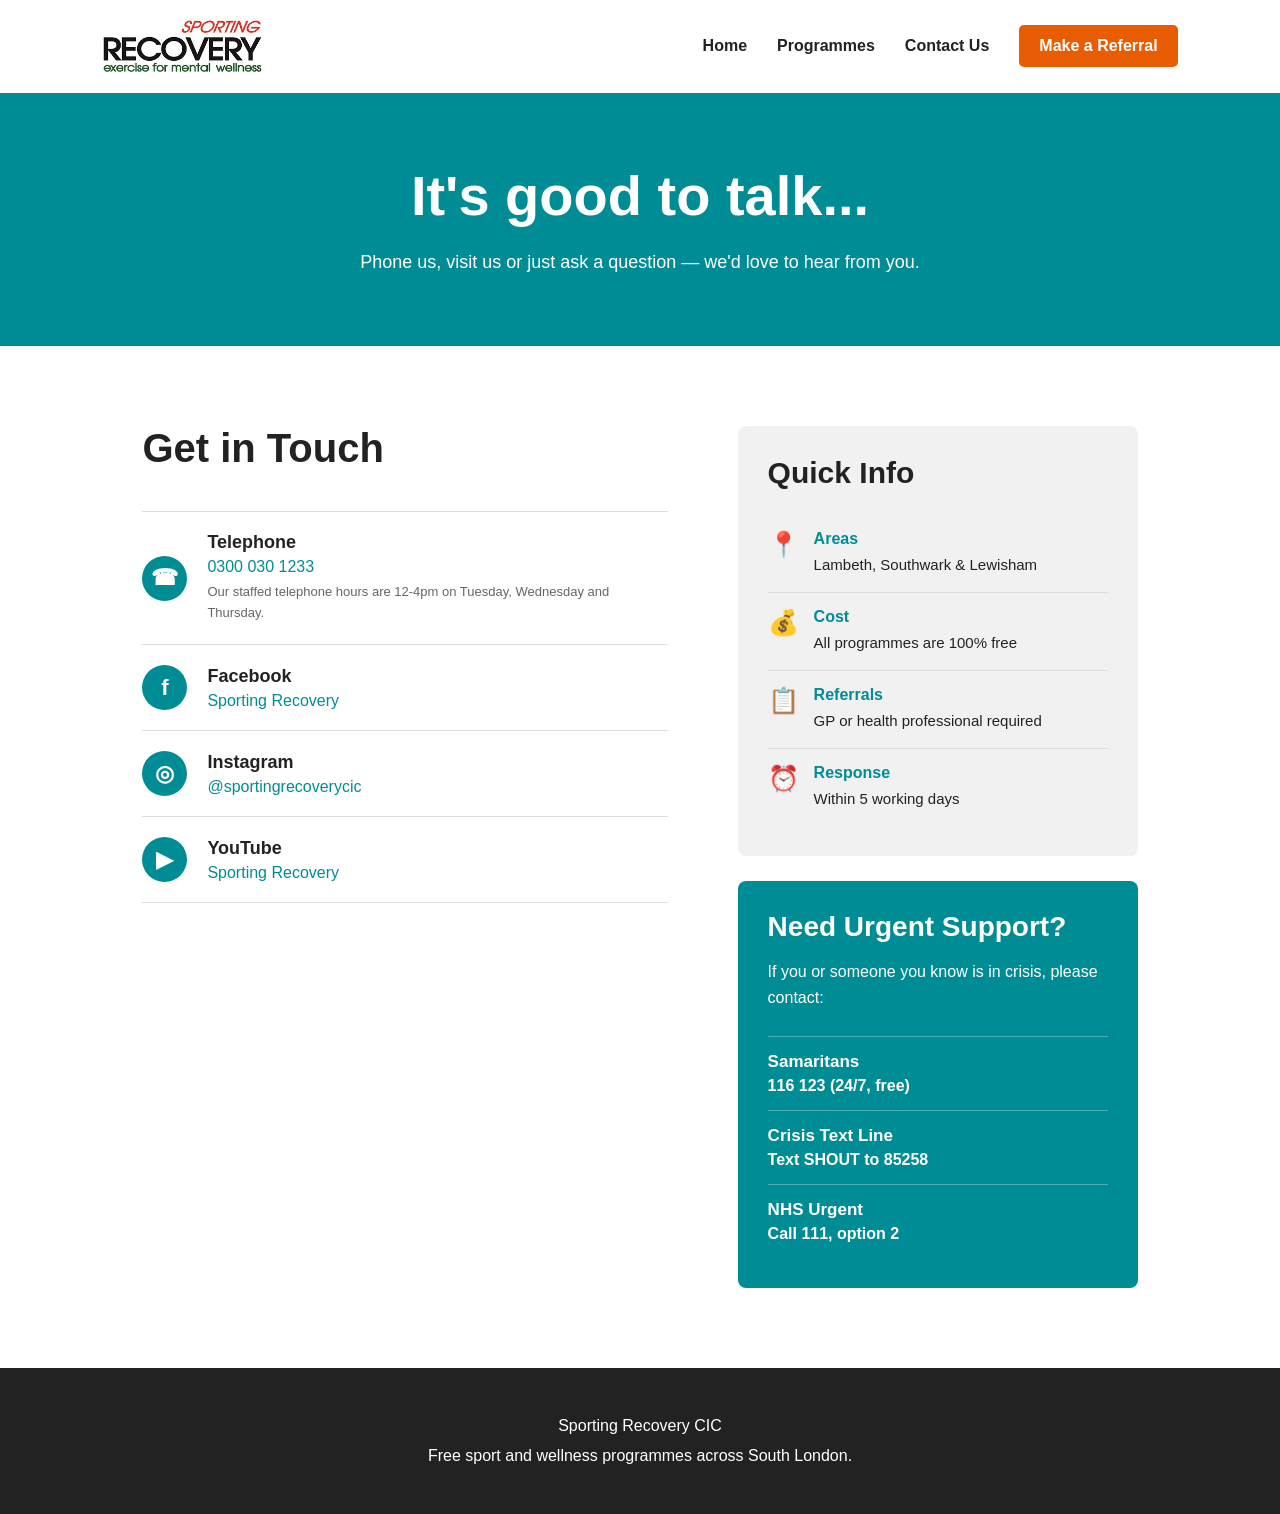
==== pages/contact.html @ 18f819c1 "Add contact us page and relevant styling" ====
<!DOCTYPE html>

<html lang="en">

<head>
    <meta charset="UTF-8">
    <meta name="viewport" content="width=device-width, initial-scale=1.0">
    <title>Contact Us - Sporting Recovery</title>
    <link rel="stylesheet" href="../styles.css">
</head>

<body>

<!-- Header -->

<header>

    <a class="logo-link" href="../index.html">
        <img src="../images/sr-logo.jpg" alt="Sporting Recovery Logo">
    </a>

    <nav>

        <a class="nav-link" href="../index.html">
            Home
        </a>

        <a class="nav-link" href="./programmes.html">
            Programmes
        </a>

        <a class="nav-link" href="./contact.html">
            Contact Us
        </a>

        <a class="header-button" href="./makereferral.html">
            Make a Referral
        </a>

    </nav>

</header>


<main>

    <!-- Contact Introduction -->

    <section class="contact-intro">

        <h1>
            It's good to talk...
        </h1>

        <p>
            Phone us, visit us or just ask a question — we'd love to
            hear from you.
        </p>

    </section>


    <!-- Contact Information -->

    <section class="contact-section">

        <!-- Left Side -->

        <div class="contact-details">

            <h2>
                Get in Touch
            </h2>


            <!-- Telephone -->

            <div class="contact-item">

                <div class="contact-icon">
                    ☎
                </div>

                <div>
                    <h3>Telephone</h3>

                    <a href="tel:03000301233">
                        0300 030 1233
                    </a>

                    <p class="contact-note">
                        Our staffed telephone hours are 12-4pm on Tuesday, Wednesday and Thursday.
                    </p>
                </div>

            </div>


            <!-- Facebook -->

            <div class="contact-item">

                <div class="contact-icon">
                    f
                </div>

                <div>
                    <h3>Facebook</h3>

                    <a
                        href="https://www.facebook.com/sportingrecovery/"
                        target="_blank"
                        rel="noopener noreferrer"
                    >
                        Sporting Recovery
                    </a>
                </div>

            </div>


            <!-- Instagram -->

            <div class="contact-item">

                <div class="contact-icon">
                    ◎
                </div>

                <div>
                    <h3>Instagram</h3>

                    <a
                        href="https://www.instagram.com/sportingrecoverycic/"
                        target="_blank"
                        rel="noopener noreferrer"
                    >
                        @sportingrecoverycic
                    </a>
                </div>

            </div>


            <!-- YouTube -->

            <div class="contact-item">

                <div class="contact-icon">
                    ▶
                </div>

                <div>
                    <h3>YouTube</h3>

                    <a
                        href="https://www.youtube.com/@sportingrecovery2006"
                        target="_blank"
                        rel="noopener noreferrer"
                    >
                        Sporting Recovery
                    </a>
                </div>

            </div>

        </div>


        <!-- Right Side -->

        <div class="contact-sidebar">


            <!-- Quick Info -->

            <div class="quick-info">

                <h2>
                    Quick Info
                </h2>


                <div class="quick-info-item">

                    <span>📍</span>

                    <div>
                        <h3>Areas</h3>
                        <p>
                            Lambeth, Southwark &amp; Lewisham
                        </p>
                    </div>

                </div>


                <div class="quick-info-item">

                    <span>💰</span>

                    <div>
                        <h3>Cost</h3>
                        <p>
                            All programmes are 100% free
                        </p>
                    </div>

                </div>


                <div class="quick-info-item">

                    <span>📋</span>

                    <div>
                        <h3>Referrals</h3>
                        <p>
                            GP or health professional required
                        </p>
                    </div>

                </div>


                <div class="quick-info-item">

                    <span>⏰</span>

                    <div>
                        <h3>Response</h3>
                        <p>
                            Within 5 working days
                        </p>
                    </div>

                </div>

            </div>


            <!-- Urgent Support -->

            <div class="urgent-support">

                <h2>
                    Need Urgent Support?
                </h2>

                <p>
                    If you or someone you know is in crisis, please
                    contact:
                </p>


                <div class="support-contact">

                    <h3>
                        Samaritans
                    </h3>

                    <strong>
                        116 123 (24/7, free)
                    </strong>

                </div>


                <div class="support-contact">

                    <h3>
                        Crisis Text Line
                    </h3>

                    <strong>
                        Text SHOUT to 85258
                    </strong>

                </div>


                <div class="support-contact">

                    <h3>
                        NHS Urgent
                    </h3>

                    <strong>
                        Call 111, option 2
                    </strong>

                </div>

            </div>

        </div>

    </section>

</main>


<!-- Footer -->

<footer>

    <p>
        Sporting Recovery CIC
    </p>

    <p>
        Free sport and wellness programmes across South London.
    </p>

</footer>


</body>

</html>
---- styles.css ----
/* ------------------------------
General
------------------------------ */

* {
  box-sizing: border-box;
  }

body {
margin: 0;
font-family: Arial, sans-serif;
color: #222;
background: white;
}

h1,
h2,
h3 {
margin-top: 0;
}

p {
line-height: 1.6;
}

/* ------------------------------
Header
------------------------------ */

header {
display: flex;
align-items: center;
justify-content: space-between;
padding: 20px 8%;
}

/* Logo */

.logo-link {
border: none;
outline: none;
background: none;
text-decoration: none;
}

.logo-link:hover,
.logo-link:focus {
border: none;
outline: none;
background: none;
}

header img {
width: 160px;
display: block;
}

.header-button {
background: #e85d04;
color: white;
text-decoration: none;
padding: 12px 20px;
border-radius: 5px;
font-weight: bold;
}

.header-button:hover {
background: #c94f03;
}

/* ------------------------------
General Buttons
------------------------------ */

.button {
display: inline-block;
margin-top: 20px;
padding: 14px 25px;
background: #e85d04;
color: white;
text-decoration: none;
font-weight: bold;
border-radius: 5px;
}

.button:hover {
background: #c94f03;
}

/* ------------------------------
Hero
------------------------------ */

.hero {
display: flex;
align-items: center;
gap: 60px;
background: #f1f1f1;
padding: 80px 8%;
}

.hero-text {
flex: 1;
}

.tagline {
font-weight: bold;
color: #e85d04;
text-transform: uppercase;
letter-spacing: 1px;
}

.hero h1 {
font-size: 60px;
line-height: 1;
max-width: 700px;
margin: 20px 0;
}

.hero-text > p:not(.tagline) {
font-size: 19px;
max-width: 650px;
}

.hero-video {
flex: 1;
}

.hero-video video {
width: 100%;
aspect-ratio: 16 / 9;
border-radius: 8px;
}

/* ------------------------------
Who We Are
------------------------------ */

.about {
padding: 80px 8%;
}

.about > h2 {
font-size: 40px;
margin-bottom: 20px;
}

.about-intro {
max-width: 900px;
font-size: 18px;
margin-bottom: 50px;
}

.about-columns {
display: flex;
gap: 60px;
}

.about-block {
flex: 1;
}

.about-block h3 {
font-size: 18px;
color: #008c95;
letter-spacing: 1px;
margin-top: 0;
}

.about-block p {
font-size: 17px;
}

/* ------------------------------
Our Impact
------------------------------ */

.impact {
background: #008c95;
color: white;
padding: 70px 8%;
}

.section-heading {
text-align: center;
margin-bottom: 50px;
}

.section-heading h2 {
font-size: 42px;
margin-bottom: 10px;
}

.section-heading p {
font-size: 18px;
margin: 0;
}

.stats {
display: flex;
justify-content: space-between;
text-align: center;
gap: 30px;
}

.stat {
flex: 1;
}

.stat strong {
display: block;
font-size: 48px;
line-height: 1;
margin-bottom: 10px;
}

.stat span {
font-size: 17px;
}

/* ------------------------------
Our Programmes
------------------------------ */

.programmes {
padding: 80px 8%;
}

.programme-container {
display: grid;
grid-template-columns: repeat(4, 1fr);
gap: 25px;
}

.programme-card {
border: 1px solid #ddd;
border-radius: 8px;
padding: 25px;
display: flex;
flex-direction: column;
}

.programme-icon {
font-size: 40px;
margin-bottom: 15px;
}

.borough {
color: #008c95;
font-weight: bold;
text-transform: uppercase;
font-size: 14px;
margin: 0 0 8px;
}

.programme-card h3 {
font-size: 24px;
margin-bottom: 10px;
}

.programme-card > p:not(.borough) {
font-size: 15px;
}

.programme-detail {
font-size: 14px !important;
margin: 8px 0;
}

.programme-button {
margin-top: auto;
padding: 12px;
text-align: center;
background: #e85d04;
color: white;
text-decoration: none;
font-weight: bold;
border-radius: 5px;
}

.programme-button:hover {
background: #c94f03;
}

.view-programmes {
display: block;
width: fit-content;
margin: 45px auto 0;
padding: 14px 30px;
background: #008c95;
color: white;
text-decoration: none;
font-weight: bold;
border-radius: 5px;
}

.view-programmes:hover {
background: #006f76;
}

/* ------------------------------
Footer
------------------------------ */

footer {
background: #222;
color: white;
text-align: center;
padding: 40px 8%;
}

footer p {
margin: 5px;
}

/* ------------------------------
Tablet
------------------------------ */

@media (max-width: 900px) {

.hero {
    flex-direction: column;
}

.hero-text,
.hero-video {
    width: 100%;
}

.programme-container {
    grid-template-columns: repeat(2, 1fr);
}

}

/* ------------------------------
Mobile
------------------------------ */

@media (max-width: 600px) {

header {
    padding: 15px 5%;
}

header img {
    width: 120px;
}

.header-button {
    padding: 10px 14px;
    font-size: 14px;
}

.hero {
    padding: 60px 5%;
}

.hero h1 {
    font-size: 42px;
}

.about,
.programmes {
    padding: 60px 5%;
}

.about-columns {
    flex-direction: column;
    gap: 30px;
}

.impact {
    padding: 60px 5%;
}

.stats {
    flex-direction: column;
    gap: 40px;
}

.programme-container {
    grid-template-columns: 1fr;
}

.section-heading h2,
.about > h2 {
    font-size: 34px;
}

}

/* ------------------------------
Referral Page
------------------------------ */

.referral-page {
background: #f1f1f1;
min-height: calc(100vh - 100px);
}

/* Teal Heading Band */

.referral-heading {
background: #008c95;
color: white;
text-align: center;
padding: 70px 8%;
}

.referral-heading .tagline {
color: white;
margin: 0 0 15px;
}

.referral-heading h1 {
font-size: 56px;
margin: 0 0 20px;
}

.referral-intro {
max-width: 650px;
margin: 0 auto;
font-size: 18px;
}

/* Referral Options */

.referral-options {
max-width: 900px;
margin: 0 auto;
padding: 60px 8%;

display: flex;
flex-direction: column;
gap: 20px;

text-align: left;

}

.referral-option {
display: flex;
align-items: center;
justify-content: space-between;
gap: 30px;

padding: 25px 30px;

background: white;
border: 1px solid #ddd;
border-radius: 8px;

color: #222;
text-decoration: none;

transition: transform 0.2s ease, box-shadow 0.2s ease;

}

.referral-option:hover {
transform: translateY(-3px);
box-shadow: 0 5px 15px rgba(0, 0, 0, 0.08);
}

.referral-option-text h2 {
margin: 0 0 8px;
font-size: 24px;
}

.referral-option-text p {
margin: 0;
color: #555;
}

.referral-arrow {
font-size: 30px;
color: #008c95;
flex-shrink: 0;
}

/* Referral Page Mobile */

@media (max-width: 600px) {

.referral-heading {
    padding: 60px 5%;
}

.referral-heading h1 {
    font-size: 42px;
}

.referral-intro {
    font-size: 16px;
}

.referral-options {
    padding: 40px 5%;
}

.referral-option {
    padding: 20px;
}

.referral-option-text h2 {
    font-size: 20px;
}

.referral-option-text p {
    font-size: 14px;
}

.referral-arrow {
    font-size: 24px;
}

}

/* Header Navigation */

header nav {
    display: flex;
    align-items: center;
    gap: 30px;
}

.nav-link {
    color: #222;
    text-decoration: none;
    font-weight: bold;
}

.nav-link:hover {
    color: #008c95;
}

/* ------------------------------
Programmes Page
------------------------------ */

/* Page Introduction */

.programmes-intro {
background: #008c95;
color: white;
text-align: center;
padding: 70px 8%;
}

.programmes-intro h1 {
font-size: 56px;
margin-bottom: 20px;
}

.programmes-intro p {
max-width: 750px;
margin: 0 auto;
font-size: 18px;
}

/* ------------------------------
How to Join
------------------------------ */

.how-to-join {
padding: 80px 8%;
}

.join-steps {
display: grid;
grid-template-columns: repeat(5, 1fr);
gap: 25px;
}

.join-step {
text-align: center;
padding: 25px;
}

.step-icon {
font-size: 40px;
margin-bottom: 15px;
}

.step-number {
color: #008c95;
font-weight: bold;
text-transform: uppercase;
font-size: 14px;
margin: 0 0 10px;
}

.join-step h3 {
font-size: 21px;
margin-bottom: 10px;
}

.join-step p:last-child {
font-size: 15px;
color: #555;
}

/* ------------------------------
Weekly Programmes
------------------------------ */

.weekly-programmes {
background: #f1f1f1;
padding: 80px 8%;
}

.venue-container {
display: grid;
grid-template-columns: repeat(3, 1fr);
gap: 30px;
max-width: 1200px;
margin: 0 auto;
}

.venue-card {
background: white;
padding: 30px;
border-radius: 8px;
box-shadow: 0 2px 8px rgba(0, 0, 0, 0.06);
}

.venue-day {
color: #e85d04;
font-size: 20px;
font-weight: bold;
margin: 0 0 5px;
}

.venue-card h3 {
font-size: 30px;
margin-bottom: 15px;
}

.venue-card h4 {
font-size: 17px;
margin-bottom: 5px;
}

.venue-detail {
color: #555;
font-size: 14px;
}

.venue-time {
color: #008c95;
font-size: 18px;
font-weight: bold;
border-bottom: 1px solid #ddd;
padding-bottom: 15px;
margin-bottom: 15px;
}

.session-list p {
font-size: 14px;
margin: 12px 0;
}

.session-list strong {
display: inline-block;
min-width: 65px;
}

/* ------------------------------
Wellness Cafe
------------------------------ */

.wellness-cafe {
display: flex;
gap: 70px;
padding: 80px 8%;
align-items: flex-start;
}

.cafe-text {
flex: 1;
}

.small-heading {
color: #008c95;
font-size: 14px;
font-weight: bold;
letter-spacing: 1px;
text-transform: uppercase;
}

.cafe-text h2 {
font-size: 42px;
margin-bottom: 20px;
}

.cafe-features {
flex: 1;
display: grid;
grid-template-columns: 1fr 1fr;
gap: 20px;
}

.cafe-feature {
display: flex;
gap: 15px;
padding: 20px;
background: #f1f1f1;
border-radius: 8px;
}

.cafe-feature > span {
font-size: 30px;
flex-shrink: 0;
}

.cafe-feature h3 {
margin: 0 0 8px;
font-size: 19px;
}

.cafe-feature p {
margin: 0;
font-size: 14px;
color: #555;
}

/* ------------------------------
Programmes Referral Button
------------------------------ */

.programmes-referral {
text-align: center;
padding: 0 8% 80px;
}

/* ------------------------------
Health Professionals
------------------------------ */

.health-professionals {
background: #e3f4ff;
padding: 80px 8%;
}

.health-professional-content {
display: flex;
gap: 70px;
max-width: 1200px;
margin: 0 auto;
}

.health-professional-main {
flex: 1;
}

.health-professional-main h2 {
font-size: 40px;
margin-bottom: 20px;
}

.professional-list {
margin: 30px 0;
}

.professional-list p {
margin: 12px 0;
font-size: 16px;
}

/* Eligibility Box */

.eligibility-box {
width: 380px;
background: white;
padding: 30px;
border-radius: 8px;
}

.eligibility-item {
padding: 15px 0;
border-bottom: 1px solid #ddd;
}

.eligibility-item:last-child {
border-bottom: none;
}

.eligibility-item h3 {
color: #008c95;
font-size: 16px;
margin-bottom: 5px;
}

.eligibility-item p {
font-size: 15px;
margin: 0;
}

/* ------------------------------
Ready to Join
------------------------------ */

.ready-to-join {
background: #008c95;
color: white;
text-align: center;
padding: 70px 8%;
}

.ready-to-join h2 {
font-size: 42px;
margin-bottom: 15px;
}

.ready-to-join p {
max-width: 650px;
margin: 0 auto 30px;
font-size: 18px;
}

/* Orange button on teal background */

.ready-to-join .button {
background: #e85d04;
}

.ready-to-join .button:hover {
background: #c94f03;
}

/* ------------------------------
Programmes Page Mobile
------------------------------ */

@media (max-width: 900px) {

.join-steps {
    grid-template-columns: repeat(2, 1fr);
}

.venue-container {
    grid-template-columns: 1fr;
}

.wellness-cafe {
    flex-direction: column;
}

.health-professional-content {
    flex-direction: column;
}

.eligibility-box {
    width: 100%;
}

}

@media (max-width: 600px) {

.programmes-intro {
    padding: 60px 5%;
}

.programmes-intro h1 {
    font-size: 42px;
}

.how-to-join,
.weekly-programmes,
.wellness-cafe,
.health-professionals {
    padding: 60px 5%;
}

.join-steps {
    grid-template-columns: 1fr;
}

.join-step {
    padding: 15px;
}

.venue-card {
    padding: 25px;
}

.cafe-features {
    grid-template-columns: 1fr;
}

.health-professional-main h2 {
    font-size: 34px;
}

.ready-to-join {
    padding: 60px 5%;
}

.ready-to-join h2 {
    font-size: 34px;
}


}

/* ------------------------------
Contact Page
------------------------------ */

/* Contact Introduction */

.contact-intro {
background: #008c95;
color: white;
text-align: center;
padding: 70px 8%;
}

.contact-intro h1 {
font-size: 56px;
margin: 0 0 20px;
}

.contact-intro p {
max-width: 700px;
margin: 0 auto;
font-size: 18px;
}

/* ------------------------------
Contact Section
------------------------------ */

.contact-section {
display: flex;
gap: 70px;
padding: 80px 8%;
max-width: 1200px;
margin: 0 auto;
}

/* Left Side */

.contact-details {
flex: 1;
}

.contact-details > h2 {
font-size: 40px;
margin-bottom: 40px;
}

.contact-item {
display: flex;
align-items: center;
gap: 20px;

padding: 20px 0;
border-bottom: 1px solid #ddd;

}

.contact-item:first-of-type {
border-top: 1px solid #ddd;
}

.contact-icon {
width: 45px;
height: 45px;

display: flex;
align-items: center;
justify-content: center;

background: #008c95;
color: white;

border-radius: 50%;

font-size: 22px;
font-weight: bold;
flex-shrink: 0;

}

.contact-item h3 {
margin: 0 0 5px;
font-size: 18px;
}

.contact-item a {
color: #008c95;
text-decoration: none;
font-size: 16px;
}

.contact-item a:hover {
text-decoration: underline;
}

.contact-note {
    margin: 6px 0 0;
    font-size: 13px;
    color: #666;
}

/* ------------------------------
Contact Sidebar
------------------------------ */

.contact-sidebar {
width: 400px;
}

/* Quick Info */

.quick-info {
background: #f1f1f1;
padding: 30px;
border-radius: 8px;
}

.quick-info h2 {
font-size: 30px;
margin-bottom: 25px;
}

.quick-info-item {
display: flex;
gap: 15px;
align-items: flex-start;

padding: 15px 0;
border-bottom: 1px solid #ddd;

}

.quick-info-item:last-child {
border-bottom: none;
}

.quick-info-item > span {
font-size: 25px;
flex-shrink: 0;
}

.quick-info-item h3 {
margin: 0 0 5px;
font-size: 16px;
color: #008c95;
}

.quick-info-item p {
margin: 0;
font-size: 15px;
}

/* ------------------------------
Urgent Support
------------------------------ */

.urgent-support {
margin-top: 25px;
padding: 30px;

background: #008c95;
color: white;

border-radius: 8px;

}

.urgent-support h2 {
font-size: 28px;
margin-bottom: 15px;
}

.urgent-support > p {
margin-bottom: 25px;
}

.support-contact {
padding: 15px 0;
border-top: 1px solid rgba(255, 255, 255, 0.3);
}

.support-contact h3 {
margin: 0 0 5px;
font-size: 17px;
}

.support-contact strong {
font-size: 16px;
}

/* ------------------------------
Contact Page Mobile
------------------------------ */

@media (max-width: 900px) {

.contact-section {
    flex-direction: column;
    padding: 60px 8%;
}

.contact-sidebar {
    width: 100%;
}

}

@media (max-width: 600px) {

.contact-intro {
    padding: 60px 5%;
}

.contact-intro h1 {
    font-size: 42px;
}

.contact-section {
    padding: 60px 5%;
}

.contact-details > h2 {
    font-size: 34px;
}

.contact-item {
    gap: 15px;
}

.quick-info,
.urgent-support {
    padding: 25px;
}

}
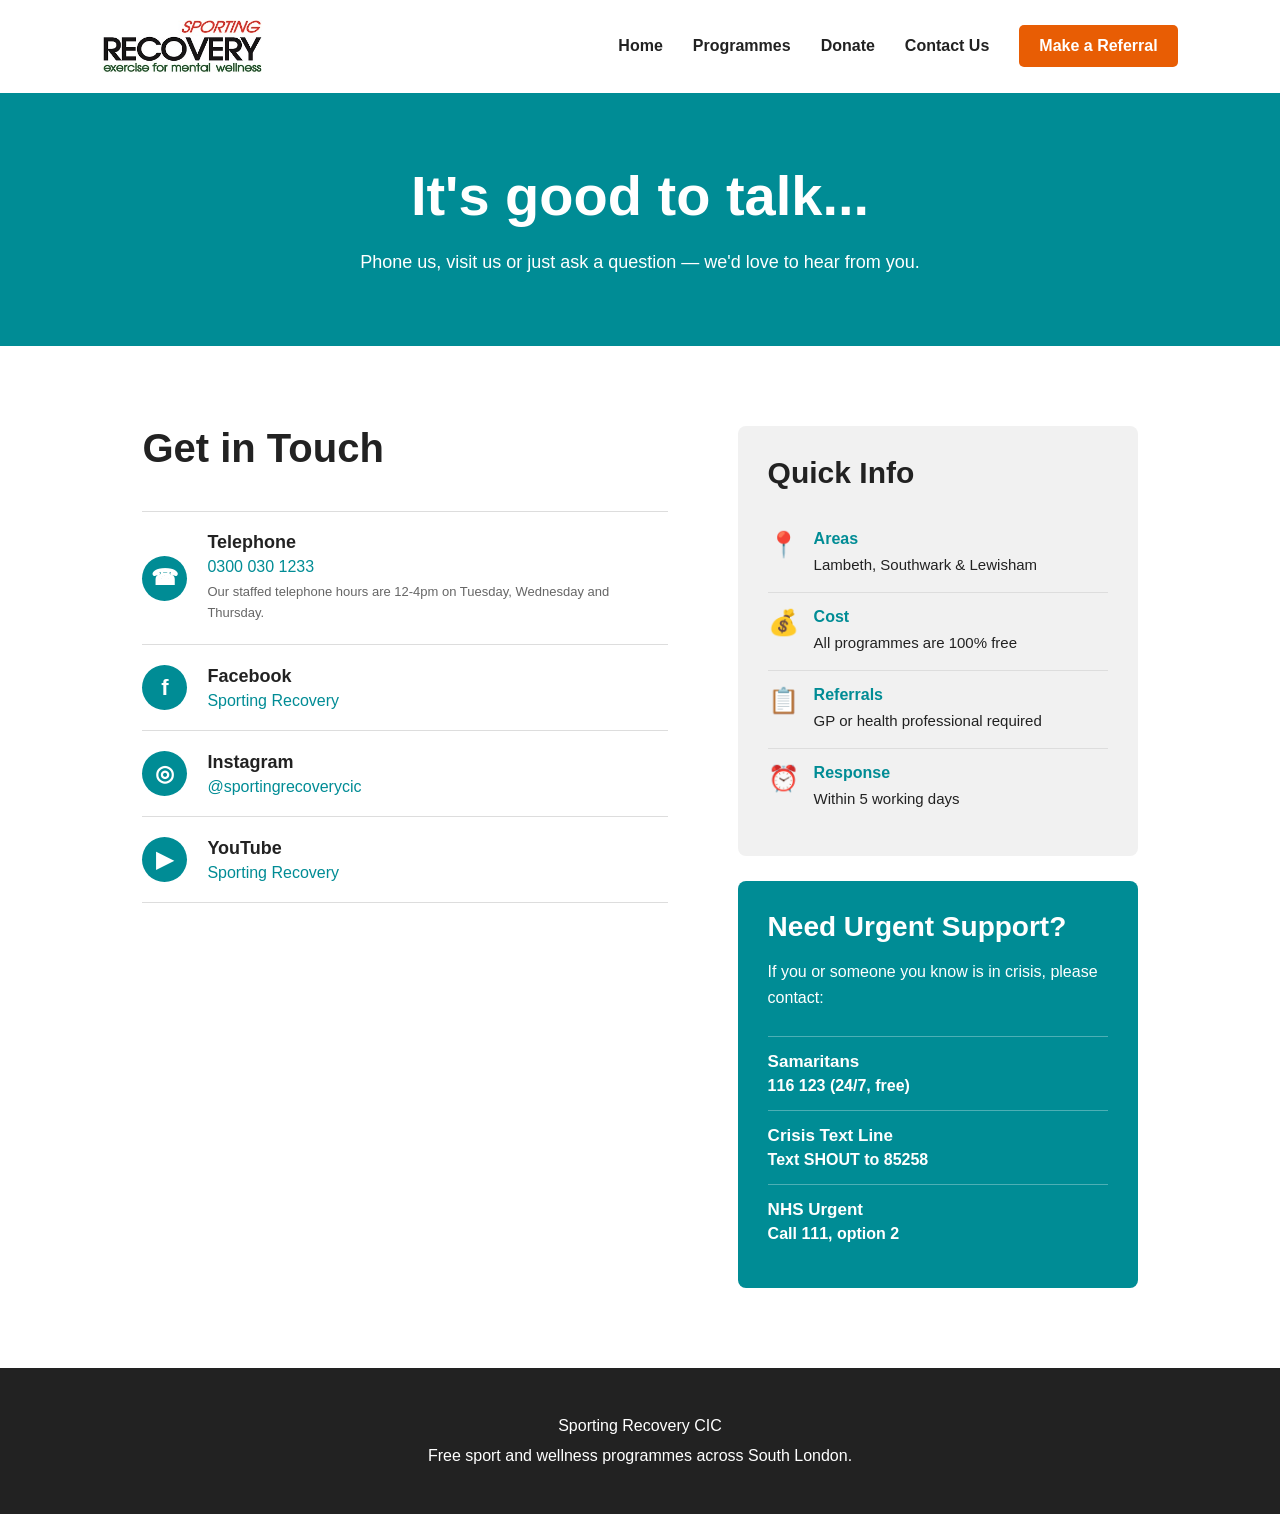
==== commit 2e291ad3: "Added donations page" ====
--- a/pages/contact.html
+++ b/pages/contact.html
@@ -7,6 +7,7 @@
     <meta name="viewport" content="width=device-width, initial-scale=1.0">
     <title>Contact Us - Sporting Recovery</title>
     <link rel="stylesheet" href="../styles.css">
+    <link rel="icon" type="image/png" href="../images/sr_icon.webp">
 </head>
 
 <body>
@@ -27,6 +28,10 @@
 
         <a class="nav-link" href="./programmes.html">
             Programmes
+        </a>
+
+        <a class="nav-link" href="./donate.html">
+            Donate
         </a>
 
         <a class="nav-link" href="./contact.html">
--- a/styles.css
+++ b/styles.css
@@ -1,6 +1,6 @@
-/* ------------------------------
-General
------------------------------- */
+/* ==================================================
+GENERAL
+================================================== */
 
 * {
   box-sizing: border-box;
@@ -23,9 +23,9 @@
 line-height: 1.6;
 }
 
-/* ------------------------------
-Header
------------------------------- */
+/* ==================================================
+HEADER
+================================================== */
 
 header {
 display: flex;
@@ -55,27 +55,31 @@
 display: block;
 }
 
-.header-button {
-background: #e85d04;
-color: white;
+/* Navigation */
+
+header nav {
+display: flex;
+align-items: center;
+gap: 30px;
+}
+
+.nav-link {
+color: #222;
 text-decoration: none;
-padding: 12px 20px;
-border-radius: 5px;
 font-weight: bold;
 }
 
-.header-button:hover {
-background: #c94f03;
-}
-
-/* ------------------------------
-General Buttons
------------------------------- */
-
-.button {
-display: inline-block;
-margin-top: 20px;
-padding: 14px 25px;
+.nav-link:hover {
+color: #008c95;
+}
+
+/* ==================================================
+BUTTONS
+================================================== */
+
+.header-button,
+.button,
+.programme-button {
 background: #e85d04;
 color: white;
 text-decoration: none;
@@ -83,13 +87,32 @@
 border-radius: 5px;
 }
 
-.button:hover {
+.header-button {
+padding: 12px 20px;
+}
+
+.button {
+display: inline-block;
+margin-top: 20px;
+padding: 14px 25px;
+}
+
+.programme-button {
+display: block;
+margin-top: auto;
+padding: 12px;
+text-align: center;
+}
+
+.header-button:hover,
+.button:hover,
+.programme-button:hover {
 background: #c94f03;
 }
 
-/* ------------------------------
-Hero
------------------------------- */
+/* ==================================================
+HOMEPAGE - HERO
+================================================== */
 
 .hero {
 display: flex;
@@ -132,9 +155,9 @@
 border-radius: 8px;
 }
 
-/* ------------------------------
-Who We Are
------------------------------- */
+/* ==================================================
+HOMEPAGE - WHO WE ARE
+================================================== */
 
 .about {
 padding: 80px 8%;
@@ -171,9 +194,9 @@
 font-size: 17px;
 }
 
-/* ------------------------------
-Our Impact
------------------------------- */
+/* ==================================================
+HOMEPAGE - OUR IMPACT
+================================================== */
 
 .impact {
 background: #008c95;
@@ -218,9 +241,9 @@
 font-size: 17px;
 }
 
-/* ------------------------------
-Our Programmes
------------------------------- */
+/* ==================================================
+HOMEPAGE - OUR PROGRAMMES
+================================================== */
 
 .programmes {
 padding: 80px 8%;
@@ -233,11 +256,11 @@
 }
 
 .programme-card {
+display: flex;
+flex-direction: column;
+padding: 25px;
 border: 1px solid #ddd;
 border-radius: 8px;
-padding: 25px;
-display: flex;
-flex-direction: column;
 }
 
 .programme-icon {
@@ -265,21 +288,6 @@
 .programme-detail {
 font-size: 14px !important;
 margin: 8px 0;
-}
-
-.programme-button {
-margin-top: auto;
-padding: 12px;
-text-align: center;
-background: #e85d04;
-color: white;
-text-decoration: none;
-font-weight: bold;
-border-radius: 5px;
-}
-
-.programme-button:hover {
-background: #c94f03;
 }
 
 .view-programmes {
@@ -294,13 +302,18 @@
 border-radius: 5px;
 }
 
+.hero-text .view-programmes {
+    display: inline-block;
+    margin: 20px 0 0 10px;
+}
+
 .view-programmes:hover {
 background: #006f76;
 }
 
-/* ------------------------------
-Footer
------------------------------- */
+/* ==================================================
+FOOTER
+================================================== */
 
 footer {
 background: #222;
@@ -313,94 +326,16 @@
 margin: 5px;
 }
 
-/* ------------------------------
-Tablet
------------------------------- */
-
-@media (max-width: 900px) {
-
-.hero {
-    flex-direction: column;
-}
-
-.hero-text,
-.hero-video {
-    width: 100%;
-}
-
-.programme-container {
-    grid-template-columns: repeat(2, 1fr);
-}
-
-}
-
-/* ------------------------------
-Mobile
------------------------------- */
-
-@media (max-width: 600px) {
-
-header {
-    padding: 15px 5%;
-}
-
-header img {
-    width: 120px;
-}
-
-.header-button {
-    padding: 10px 14px;
-    font-size: 14px;
-}
-
-.hero {
-    padding: 60px 5%;
-}
-
-.hero h1 {
-    font-size: 42px;
-}
-
-.about,
-.programmes {
-    padding: 60px 5%;
-}
-
-.about-columns {
-    flex-direction: column;
-    gap: 30px;
-}
-
-.impact {
-    padding: 60px 5%;
-}
-
-.stats {
-    flex-direction: column;
-    gap: 40px;
-}
-
-.programme-container {
-    grid-template-columns: 1fr;
-}
-
-.section-heading h2,
-.about > h2 {
-    font-size: 34px;
-}
-
-}
-
-/* ------------------------------
-Referral Page
------------------------------- */
+/* ==================================================
+REFERRAL PAGE
+================================================== */
 
 .referral-page {
 background: #f1f1f1;
 min-height: calc(100vh - 100px);
 }
 
-/* Teal Heading Band */
+/* Teal heading */
 
 .referral-heading {
 background: #008c95;
@@ -425,19 +360,16 @@
 font-size: 18px;
 }
 
-/* Referral Options */
+/* Referral options */
 
 .referral-options {
 max-width: 900px;
 margin: 0 auto;
 padding: 60px 8%;
-
 display: flex;
 flex-direction: column;
 gap: 20px;
-
 text-align: left;
-
 }
 
 .referral-option {
@@ -445,18 +377,13 @@
 align-items: center;
 justify-content: space-between;
 gap: 30px;
-
 padding: 25px 30px;
-
 background: white;
 border: 1px solid #ddd;
 border-radius: 8px;
-
 color: #222;
 text-decoration: none;
-
 transition: transform 0.2s ease, box-shadow 0.2s ease;
-
 }
 
 .referral-option:hover {
@@ -480,67 +407,11 @@
 flex-shrink: 0;
 }
 
-/* Referral Page Mobile */
-
-@media (max-width: 600px) {
-
-.referral-heading {
-    padding: 60px 5%;
-}
-
-.referral-heading h1 {
-    font-size: 42px;
-}
-
-.referral-intro {
-    font-size: 16px;
-}
-
-.referral-options {
-    padding: 40px 5%;
-}
-
-.referral-option {
-    padding: 20px;
-}
-
-.referral-option-text h2 {
-    font-size: 20px;
-}
-
-.referral-option-text p {
-    font-size: 14px;
-}
-
-.referral-arrow {
-    font-size: 24px;
-}
-
-}
-
-/* Header Navigation */
-
-header nav {
-    display: flex;
-    align-items: center;
-    gap: 30px;
-}
-
-.nav-link {
-    color: #222;
-    text-decoration: none;
-    font-weight: bold;
-}
-
-.nav-link:hover {
-    color: #008c95;
-}
-
-/* ------------------------------
-Programmes Page
------------------------------- */
-
-/* Page Introduction */
+/* ==================================================
+PROGRAMMES PAGE
+================================================== */
+
+/* Page introduction */
 
 .programmes-intro {
 background: #008c95;
@@ -560,9 +431,7 @@
 font-size: 18px;
 }
 
-/* ------------------------------
-How to Join
------------------------------- */
+/* How to join */
 
 .how-to-join {
 padding: 80px 8%;
@@ -602,9 +471,7 @@
 color: #555;
 }
 
-/* ------------------------------
-Weekly Programmes
------------------------------- */
+/* Weekly programmes */
 
 .weekly-programmes {
 background: #f1f1f1;
@@ -667,9 +534,7 @@
 min-width: 65px;
 }
 
-/* ------------------------------
-Wellness Cafe
------------------------------- */
+/* Wellness Cafe */
 
 .wellness-cafe {
 display: flex;
@@ -726,18 +591,14 @@
 color: #555;
 }
 
-/* ------------------------------
-Programmes Referral Button
------------------------------- */
+/* Programmes referral */
 
 .programmes-referral {
 text-align: center;
 padding: 0 8% 80px;
 }
 
-/* ------------------------------
-Health Professionals
------------------------------- */
+/* Health professionals */
 
 .health-professionals {
 background: #e3f4ff;
@@ -769,7 +630,7 @@
 font-size: 16px;
 }
 
-/* Eligibility Box */
+/* Eligibility */
 
 .eligibility-box {
 width: 380px;
@@ -798,9 +659,7 @@
 margin: 0;
 }
 
-/* ------------------------------
-Ready to Join
------------------------------- */
+/* Ready to join */
 
 .ready-to-join {
 background: #008c95;
@@ -820,8 +679,6 @@
 font-size: 18px;
 }
 
-/* Orange button on teal background */
-
 .ready-to-join .button {
 background: #e85d04;
 }
@@ -830,11 +687,215 @@
 background: #c94f03;
 }
 
-/* ------------------------------
-Programmes Page Mobile
------------------------------- */
+/* ==================================================
+CONTACT PAGE
+================================================== */
+
+/* Contact introduction */
+
+.contact-intro {
+background: #008c95;
+color: white;
+text-align: center;
+padding: 70px 8%;
+}
+
+.contact-intro h1 {
+font-size: 56px;
+margin: 0 0 20px;
+}
+
+.contact-intro p {
+max-width: 700px;
+margin: 0 auto;
+font-size: 18px;
+}
+
+/* Contact section */
+
+.contact-section {
+display: flex;
+gap: 70px;
+padding: 80px 8%;
+max-width: 1200px;
+margin: 0 auto;
+}
+
+/* Contact details */
+
+.contact-details {
+flex: 1;
+}
+
+.contact-details > h2 {
+font-size: 40px;
+margin-bottom: 40px;
+}
+
+.contact-item {
+display: flex;
+align-items: center;
+gap: 20px;
+padding: 20px 0;
+border-bottom: 1px solid #ddd;
+}
+
+.contact-item:first-of-type {
+border-top: 1px solid #ddd;
+}
+
+.contact-icon {
+width: 45px;
+height: 45px;
+display: flex;
+align-items: center;
+justify-content: center;
+background: #008c95;
+color: white;
+border-radius: 50%;
+font-size: 22px;
+font-weight: bold;
+flex-shrink: 0;
+}
+
+.contact-item h3 {
+margin: 0 0 5px;
+font-size: 18px;
+}
+
+.contact-item a {
+color: #008c95;
+text-decoration: none;
+font-size: 16px;
+}
+
+.contact-item a:hover {
+text-decoration: underline;
+}
+
+.contact-note {
+margin: 6px 0 0;
+font-size: 13px;
+color: #666;
+}
+
+/* Contact sidebar */
+
+.contact-sidebar {
+width: 400px;
+}
+
+/* Quick info */
+
+.quick-info {
+background: #f1f1f1;
+padding: 30px;
+border-radius: 8px;
+}
+
+.quick-info h2 {
+font-size: 30px;
+margin-bottom: 25px;
+}
+
+.quick-info-item {
+display: flex;
+gap: 15px;
+align-items: flex-start;
+padding: 15px 0;
+border-bottom: 1px solid #ddd;
+}
+
+.quick-info-item:last-child {
+border-bottom: none;
+}
+
+.quick-info-item > span {
+font-size: 25px;
+flex-shrink: 0;
+}
+
+.quick-info-item h3 {
+margin: 0 0 5px;
+font-size: 16px;
+color: #008c95;
+}
+
+.quick-info-item p {
+margin: 0;
+font-size: 15px;
+}
+
+/* Urgent support */
+
+.urgent-support {
+margin-top: 25px;
+padding: 30px;
+background: #008c95;
+color: white;
+border-radius: 8px;
+}
+
+.urgent-support h2 {
+font-size: 28px;
+margin-bottom: 15px;
+}
+
+.urgent-support > p {
+margin-bottom: 25px;
+}
+
+.support-contact {
+padding: 15px 0;
+border-top: 1px solid rgba(255, 255, 255, 0.3);
+}
+
+.support-contact h3 {
+margin: 0 0 5px;
+font-size: 17px;
+}
+
+.support-contact strong {
+font-size: 16px;
+}
+
+/* ==================================================
+TABLET
+================================================== */
 
 @media (max-width: 900px) {
+
+/* Header */
+
+header {
+    padding: 20px 5%;
+}
+
+header nav {
+    gap: 15px;
+}
+
+
+/* Homepage hero */
+
+.hero {
+    flex-direction: column;
+}
+
+.hero-text,
+.hero-video {
+    width: 100%;
+}
+
+
+/* Homepage programmes */
+
+.programme-container {
+    grid-template-columns: repeat(2, 1fr);
+}
+
+
+/* Programmes page */
 
 .join-steps {
     grid-template-columns: repeat(2, 1fr);
@@ -856,9 +917,134 @@
     width: 100%;
 }
 
-}
+
+/* Contact page */
+
+.contact-section {
+    flex-direction: column;
+    padding: 60px 8%;
+}
+
+.contact-sidebar {
+    width: 100%;
+}
+
+}
+
+/* ==================================================
+MOBILE
+================================================== */
 
 @media (max-width: 600px) {
+
+/* Header */
+
+header {
+    padding: 15px 5%;
+    align-items: flex-start;
+}
+
+header img {
+    width: 120px;
+}
+
+header nav {
+    gap: 12px;
+    flex-wrap: wrap;
+    justify-content: flex-end;
+}
+
+.nav-link {
+    font-size: 14px;
+}
+
+.header-button {
+    padding: 10px 14px;
+    font-size: 14px;
+}
+
+
+/* Hero */
+
+.hero {
+    padding: 60px 5%;
+}
+
+.hero h1 {
+    font-size: 42px;
+}
+
+
+/* Homepage */
+
+.about,
+.programmes {
+    padding: 60px 5%;
+}
+
+.about-columns {
+    flex-direction: column;
+    gap: 30px;
+}
+
+.impact {
+    padding: 60px 5%;
+}
+
+.stats {
+    flex-direction: column;
+    gap: 40px;
+}
+
+.programme-container {
+    grid-template-columns: 1fr;
+}
+
+
+/* Section headings */
+
+.section-heading h2,
+.about > h2 {
+    font-size: 34px;
+}
+
+
+/* Referral page */
+
+.referral-heading {
+    padding: 60px 5%;
+}
+
+.referral-heading h1 {
+    font-size: 42px;
+}
+
+.referral-intro {
+    font-size: 16px;
+}
+
+.referral-options {
+    padding: 40px 5%;
+}
+
+.referral-option {
+    padding: 20px;
+}
+
+.referral-option-text h2 {
+    font-size: 20px;
+}
+
+.referral-option-text p {
+    font-size: 14px;
+}
+
+.referral-arrow {
+    font-size: 24px;
+}
+
+
+/* Programmes page */
 
 .programmes-intro {
     padding: 60px 5%;
@@ -904,216 +1090,7 @@
 }
 
 
-}
-
-/* ------------------------------
-Contact Page
------------------------------- */
-
-/* Contact Introduction */
-
-.contact-intro {
-background: #008c95;
-color: white;
-text-align: center;
-padding: 70px 8%;
-}
-
-.contact-intro h1 {
-font-size: 56px;
-margin: 0 0 20px;
-}
-
-.contact-intro p {
-max-width: 700px;
-margin: 0 auto;
-font-size: 18px;
-}
-
-/* ------------------------------
-Contact Section
------------------------------- */
-
-.contact-section {
-display: flex;
-gap: 70px;
-padding: 80px 8%;
-max-width: 1200px;
-margin: 0 auto;
-}
-
-/* Left Side */
-
-.contact-details {
-flex: 1;
-}
-
-.contact-details > h2 {
-font-size: 40px;
-margin-bottom: 40px;
-}
-
-.contact-item {
-display: flex;
-align-items: center;
-gap: 20px;
-
-padding: 20px 0;
-border-bottom: 1px solid #ddd;
-
-}
-
-.contact-item:first-of-type {
-border-top: 1px solid #ddd;
-}
-
-.contact-icon {
-width: 45px;
-height: 45px;
-
-display: flex;
-align-items: center;
-justify-content: center;
-
-background: #008c95;
-color: white;
-
-border-radius: 50%;
-
-font-size: 22px;
-font-weight: bold;
-flex-shrink: 0;
-
-}
-
-.contact-item h3 {
-margin: 0 0 5px;
-font-size: 18px;
-}
-
-.contact-item a {
-color: #008c95;
-text-decoration: none;
-font-size: 16px;
-}
-
-.contact-item a:hover {
-text-decoration: underline;
-}
-
-.contact-note {
-    margin: 6px 0 0;
-    font-size: 13px;
-    color: #666;
-}
-
-/* ------------------------------
-Contact Sidebar
------------------------------- */
-
-.contact-sidebar {
-width: 400px;
-}
-
-/* Quick Info */
-
-.quick-info {
-background: #f1f1f1;
-padding: 30px;
-border-radius: 8px;
-}
-
-.quick-info h2 {
-font-size: 30px;
-margin-bottom: 25px;
-}
-
-.quick-info-item {
-display: flex;
-gap: 15px;
-align-items: flex-start;
-
-padding: 15px 0;
-border-bottom: 1px solid #ddd;
-
-}
-
-.quick-info-item:last-child {
-border-bottom: none;
-}
-
-.quick-info-item > span {
-font-size: 25px;
-flex-shrink: 0;
-}
-
-.quick-info-item h3 {
-margin: 0 0 5px;
-font-size: 16px;
-color: #008c95;
-}
-
-.quick-info-item p {
-margin: 0;
-font-size: 15px;
-}
-
-/* ------------------------------
-Urgent Support
------------------------------- */
-
-.urgent-support {
-margin-top: 25px;
-padding: 30px;
-
-background: #008c95;
-color: white;
-
-border-radius: 8px;
-
-}
-
-.urgent-support h2 {
-font-size: 28px;
-margin-bottom: 15px;
-}
-
-.urgent-support > p {
-margin-bottom: 25px;
-}
-
-.support-contact {
-padding: 15px 0;
-border-top: 1px solid rgba(255, 255, 255, 0.3);
-}
-
-.support-contact h3 {
-margin: 0 0 5px;
-font-size: 17px;
-}
-
-.support-contact strong {
-font-size: 16px;
-}
-
-/* ------------------------------
-Contact Page Mobile
------------------------------- */
-
-@media (max-width: 900px) {
-
-.contact-section {
-    flex-direction: column;
-    padding: 60px 8%;
-}
-
-.contact-sidebar {
-    width: 100%;
-}
-
-}
-
-@media (max-width: 600px) {
+/* Contact page */
 
 .contact-intro {
     padding: 60px 5%;
@@ -1141,3 +1118,4 @@
 }
 
 }
+
